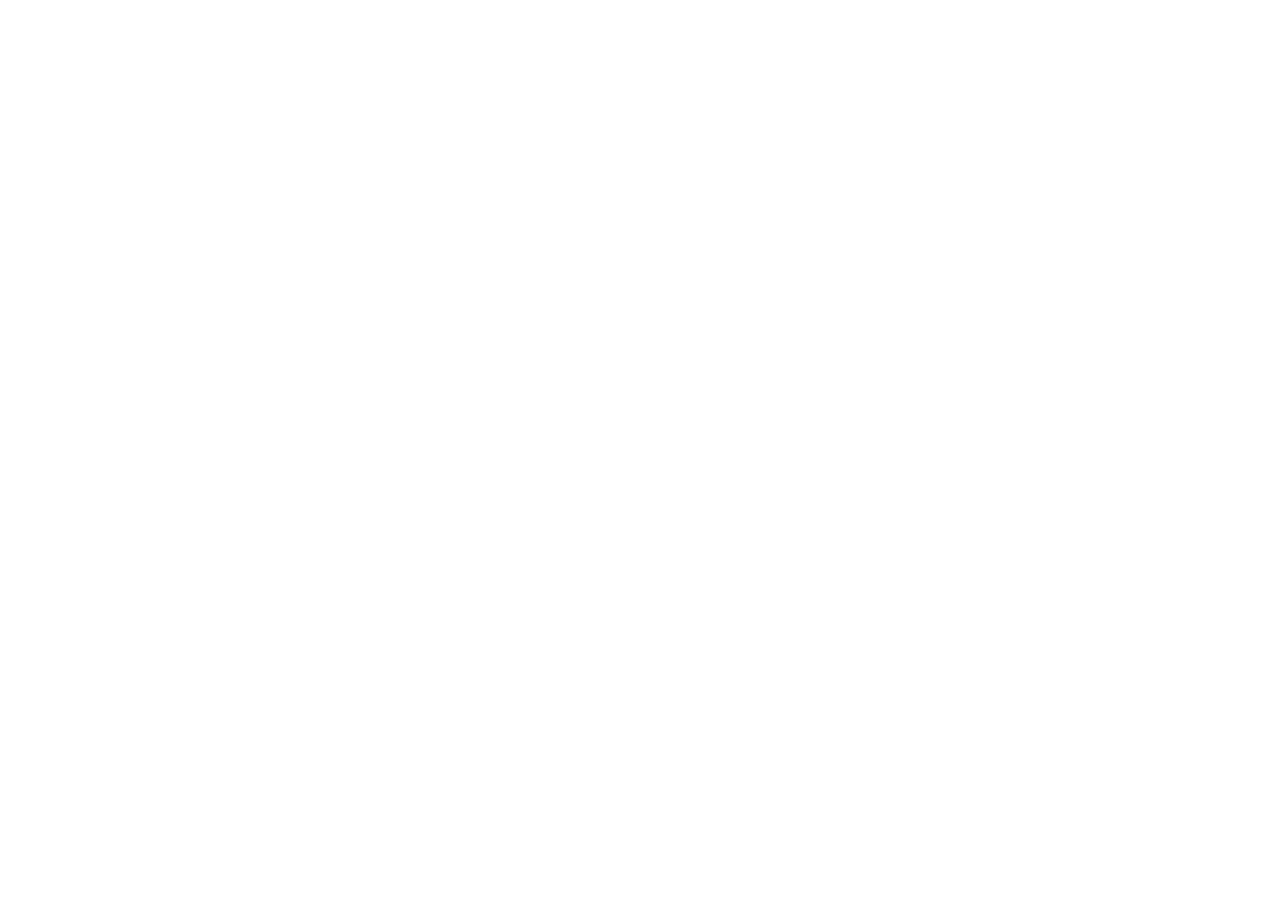
==== portal-de-familias.html @ 9747cffd "primera version" ====
<title>Escuela 6014</title>
<meta name="claude:viewport-fit-sides" content="cover">
<style id="page-style">
@import url('https://fonts.googleapis.com/css2?family=DM+Mono:wght@400;500&family=Familjen+Grotesk:wght@500;600;700&family=Source+Sans+3:ital,wght@0,400;0,600;1,400&display=swap');

/* Layout: cuaderno cuadriculado. Cabecera sobre hoja a cuadros con el nombre marcado con resaltador; secciones de texto sobre fondo liso; comunicados y calendario sobre hoja con margen rojo; proyectos y propuesta en grillas de tarjetas. */
/* Diseño claro de un solo tema: fondos blancos, líneas suaves y un azul amable. */
:root {
  color-scheme: light;
  --paper: #FFFFFF;
  --card: #FFFFFF;
  --wash: #F4F8FE;
  --ink: #1B2A4A;
  --ink-2: #5A6785;
  --line: #E2E9F4;
  --blue: #2A5BD7;
  --blue-ink: #FFFFFF;
  --red: #D14B3F;
  --hl: #FFE58A;
  --mark: #FFE58A;
  --on-hl: #1B2A4A;
  --f-display: 'Familjen Grotesk', 'Trebuchet MS', system-ui, sans-serif;
  --f-body: 'Source Sans 3', system-ui, -apple-system, 'Segoe UI', sans-serif;
  --f-mono: 'DM Mono', ui-monospace, 'SFMono-Regular', Menlo, monospace;
  --r: 8px;
}

* { box-sizing: border-box; }
body { background: var(--paper); color: var(--ink); font: 400 1rem/1.55 var(--f-body); }
button, input, select, textarea { font: inherit; color: inherit; }
:focus-visible { outline: 2px solid var(--blue); outline-offset: 2px; }

.wrap {
  max-width: 1080px; margin: 0 auto;
  padding-left: max(16px, env(safe-area-inset-left, 0px));
  padding-right: max(16px, env(safe-area-inset-right, 0px));
}

/* Cabecera */
.hero {
  background-color: var(--wash);
  background-image: linear-gradient(var(--line) 1px, transparent 1px), linear-gradient(90deg, var(--line) 1px, transparent 1px);
  background-size: 28px 28px; background-position: -1px -1px;
  border-bottom: 1px solid var(--line);
}
.hero .wrap { padding-block: 26px 0; }
.hero-top { display: flex; justify-content: space-between; align-items: center; gap: 10px 14px; flex-wrap: wrap; }
.hero-top .grp { display: flex; gap: 8px; flex-wrap: wrap; }
.eyebrow { margin: 0; font: 500 .78rem/1.3 var(--f-mono); letter-spacing: .08em; text-transform: uppercase; color: var(--ink-2); }
h1 { margin: 20px 0 6px; font: 700 clamp(2rem, 6.5vw, 3.8rem)/1.08 var(--f-display); letter-spacing: -.01em; text-wrap: balance; overflow-wrap: anywhere; }
h1 span {
  background: linear-gradient(transparent 58%, var(--mark) 58% 90%, transparent 90%);
  padding: 0 .15em; margin-left: -.15em;
  -webkit-box-decoration-break: clone; box-decoration-break: clone;
}
.lema { margin: 0 0 4px; font-size: 1.15rem; color: var(--ink-2); max-width: 60ch; }
.tabs { display: flex; gap: 2px; margin-top: 22px; overflow-x: auto; scrollbar-width: thin; }
.tab {
  flex: none; white-space: nowrap; appearance: none; border: 0; background: transparent; color: var(--ink-2); cursor: pointer;
  font: 600 1.02rem var(--f-display); padding: .75rem .95rem; border-bottom: 4px solid transparent;
}
.tab small { font: 500 .75rem var(--f-mono); margin-left: .4rem; }
.tab:hover { color: var(--ink); }
.tab[aria-selected="true"] { color: var(--ink); border-bottom-color: var(--blue); }

/* Botones */
.btn {
  appearance: none; display: inline-flex; align-items: center; gap: .4rem; cursor: pointer; text-decoration: none;
  font: 600 .95rem/1.2 var(--f-body); padding: .6rem 1rem; border-radius: var(--r);
  border: 1.5px solid var(--line); background: var(--card); color: var(--ink);
}
.btn:hover { background: var(--wash); border-color: var(--ink-2); }
.btn.sm { padding: .35rem .7rem; font-size: .86rem; }
.btn.primary { background: var(--blue); border-color: var(--blue); color: var(--blue-ink); }
.btn.primary:hover { filter: brightness(1.08); }
.btn.danger { border-color: var(--red); color: var(--red); }
.btn[disabled] { opacity: .5; cursor: not-allowed; }

/* Contenido */
main.wrap { padding-block: 28px 56px; }
.sec { margin-bottom: 40px; }
.sh { display: flex; flex-wrap: wrap; justify-content: space-between; align-items: center; gap: 8px 14px; margin-bottom: 12px; }
.sh h2 { margin: 0; font: 700 1.6rem/1.2 var(--f-display); text-wrap: balance; }
.sh .grp { display: flex; gap: 8px; flex-wrap: wrap; align-items: center; }
.lead { margin: 0; font-size: 1.15rem; line-height: 1.6; white-space: pre-line; overflow-wrap: anywhere; max-width: 66ch; }
.bar { display: flex; flex-wrap: wrap; gap: 10px 16px; align-items: center; justify-content: space-between; margin-bottom: 18px; }
.chips { display: flex; flex-wrap: wrap; gap: 8px; }
.chip {
  appearance: none; cursor: pointer; border: 1px solid var(--line); background: var(--card); color: var(--ink);
  font: 500 .82rem var(--f-mono); padding: .35rem .8rem; border-radius: 999px;
}
.chip[aria-pressed="true"] { background: var(--blue); color: var(--blue-ink); border-color: var(--blue); }

.hintbox { background: var(--wash); border: 1px dashed var(--ink-2); border-radius: var(--r); padding: 12px 14px; margin-bottom: 22px; font-size: .95rem; }
.ej {
  display: inline-block; font: 500 .68rem var(--f-mono); letter-spacing: .08em; text-transform: uppercase;
  border: 1px dashed currentColor; border-radius: 4px; padding: 0 .4rem; margin-left: .4rem; opacity: .85; vertical-align: middle;
}

.pin { background: var(--hl); color: var(--on-hl); border-radius: var(--r); padding: 16px 18px; margin-bottom: 14px; }
.pin .tag { font: 500 .72rem var(--f-mono); letter-spacing: .08em; text-transform: uppercase; }
.pin h3 { margin: .25rem 0 .4rem; font: 700 1.4rem/1.2 var(--f-display); text-wrap: balance; }
.pin .body { margin: .3rem 0; }
.pin .btn { border-color: var(--on-hl); color: var(--on-hl); background: transparent; }
.pin .btn:hover { background: rgba(27, 42, 74, .1); }
.pin .when .k { color: var(--on-hl); }

.sheet { --datecol: 76px; position: relative; background: var(--card); border: 1px solid var(--line); border-radius: var(--r); }
.sheet::before { content: ""; position: absolute; top: 0; bottom: 0; left: var(--datecol); width: 2px; background: var(--red); opacity: .5; }
.note { display: grid; grid-template-columns: var(--datecol) minmax(0, 1fr); padding: 18px 0; border-top: 1px dashed var(--line); }
.note:first-child { border-top: 0; }
.nd { text-align: center; padding-right: 6px; }
.nd b { display: block; font: 700 1.6rem/1 var(--f-display); }
.nd span { display: block; margin-top: 4px; font: 500 .7rem var(--f-mono); letter-spacing: .08em; text-transform: uppercase; color: var(--ink-2); }
.nc { padding: 0 20px; min-width: 0; }
.meta { display: flex; flex-wrap: wrap; gap: 2px 10px; font: 500 .74rem var(--f-mono); letter-spacing: .06em; text-transform: uppercase; color: var(--ink-2); }
.meta .urg { color: var(--red); font-weight: 500; }
.note h3 { margin: .25rem 0 .35rem; font: 600 1.25rem/1.25 var(--f-display); text-wrap: balance; }
.body { margin: .2rem 0; white-space: pre-line; overflow-wrap: anywhere; max-width: 68ch; }
.when { margin: .55rem 0 0; font-size: .95rem; }
.when .k { font: 500 .72rem var(--f-mono); letter-spacing: .08em; text-transform: uppercase; color: var(--ink-2); margin-right: .5rem; }
.acts { display: flex; gap: 8px; flex-wrap: wrap; margin-top: 12px; }
.empty { border: 1px dashed var(--ink-2); border-radius: var(--r); padding: 28px 20px; text-align: center; color: var(--ink-2); }
.empty p { margin: .2rem 0; }
.more { display: flex; justify-content: center; margin-top: 18px; }
.mh { margin: 26px 0 10px; font: 500 .82rem var(--f-mono); letter-spacing: .08em; text-transform: uppercase; color: var(--ink-2); }
.mh:first-child { margin-top: 0; }

.two { display: grid; grid-template-columns: repeat(auto-fit, minmax(min(100%, 320px), 1fr)); gap: 24px; margin-bottom: 40px; }
.box { background: var(--card); border: 1px solid var(--line); border-radius: var(--r); padding: 18px 18px 16px; min-width: 0; }
.box h3 { margin: 0 0 8px; font: 600 1.15rem var(--f-display); }
.mini { list-style: none; margin: 0; padding: 0; }
.mini li { display: flex; gap: 14px; padding: 9px 0; border-top: 1px dashed var(--line); }
.mini li:first-child { border-top: 0; }
.mini .md { flex: none; width: 4.4rem; font: 500 .8rem/1.5 var(--f-mono); letter-spacing: .04em; text-transform: uppercase; color: var(--ink-2); }
.mini .mt { min-width: 0; overflow-wrap: anywhere; }
.box .foot-link { margin-top: 12px; }
.req { margin: 0; padding-left: 1.2rem; }
.req li { margin: .3rem 0; overflow-wrap: anywhere; }

.grid { display: grid; grid-template-columns: repeat(auto-fill, minmax(min(100%, 260px), 1fr)); gap: 20px; }
.card {
  position: relative; display: flex; flex-direction: column; min-width: 0; overflow: hidden;
  background: var(--card); border: 1px solid var(--line); border-radius: var(--r); transition: transform .15s, border-color .15s;
}
.card.link:hover { border-color: var(--blue); transform: translateY(-2px); }
.cover { display: block; width: 100%; aspect-ratio: 4 / 3; object-fit: cover; background: var(--wash); }
.ph {
  aspect-ratio: 4 / 3; display: grid; place-items: center; color: var(--blue); font: 700 4rem var(--f-display);
  background-color: var(--wash);
  background-image: linear-gradient(var(--line) 1px, transparent 1px), linear-gradient(90deg, var(--line) 1px, transparent 1px);
  background-size: 22px 22px;
}
.cb { padding: 14px 16px 16px; display: flex; flex-direction: column; gap: 6px; flex: 1; min-width: 0; }
.kick { font: 500 .72rem var(--f-mono); letter-spacing: .07em; text-transform: uppercase; color: var(--ink-2); }
.card h3 { margin: 0; font: 600 1.2rem/1.25 var(--f-display); overflow-wrap: anywhere; }
.open { all: unset; cursor: pointer; }
.open::after { content: ""; position: absolute; inset: 0; }
.open:focus-visible::after { outline: 2px solid var(--blue); outline-offset: -3px; }
.card p { margin: 0; color: var(--ink-2); }
.card p.clamp { display: -webkit-box; -webkit-line-clamp: 3; -webkit-box-orient: vertical; overflow: hidden; }
.card p.full { white-space: pre-line; overflow-wrap: anywhere; color: var(--ink); }
.card .foot { margin-top: auto; padding-top: 8px; font: 500 .72rem var(--f-mono); color: var(--ink-2); }
.card .acts { position: relative; z-index: 2; padding: 0 16px 16px; margin: 0; }
.av {
  width: 3rem; height: 3rem; border-radius: 50%; display: grid; place-items: center; margin-bottom: 4px;
  background: var(--wash); color: var(--blue); border: 1px solid var(--line); font: 700 1.1rem var(--f-display);
}

/* Pie con datos de contacto */
.contact { border-top: 2px solid var(--line); }
.contact .wrap { padding-block: 26px 40px; }
.contact h2 { margin: 0 0 14px; font: 600 1.1rem var(--f-display); }
.cgrid { display: grid; grid-template-columns: repeat(auto-fit, minmax(min(100%, 210px), 1fr)); gap: 16px 24px; margin: 0; }
.cgrid dt { font: 500 .72rem var(--f-mono); letter-spacing: .08em; text-transform: uppercase; color: var(--ink-2); }
.cgrid dd { margin: 2px 0 0; overflow-wrap: anywhere; }
.cgrid .btn { margin-top: 6px; }

/* Ventanas */
.scrim {
  position: fixed; inset: 0; z-index: 60; background: rgba(27, 42, 74, .35); overflow: auto; display: flex;
  padding: max(16px, env(safe-area-inset-top, 0px)) max(16px, env(safe-area-inset-right, 0px)) max(16px, env(safe-area-inset-bottom, 0px)) max(16px, env(safe-area-inset-left, 0px));
}
.dlg { margin: auto; width: min(720px, 100%); min-width: 0; background: var(--card); color: var(--ink); border: 1px solid var(--line); border-radius: 10px; padding: 22px; }
.dlg-head { display: flex; justify-content: space-between; align-items: flex-start; gap: 12px; margin-bottom: 14px; }
.dlg h2 { margin: 0; font: 700 1.5rem/1.2 var(--f-display); text-wrap: balance; overflow-wrap: anywhere; }
.field { display: flex; flex-direction: column; gap: 4px; margin-bottom: 14px; min-width: 0; }
.field > label, .field > .lbl { font-weight: 600; font-size: .92rem; }
.hint { margin: 0; font-size: .85rem; color: var(--ink-2); }
.in { width: 100%; padding: .55rem .65rem; border: 1px solid var(--ink-2); border-radius: var(--r); background: var(--paper); }
textarea.in { min-height: 5rem; resize: vertical; }
.row2 { display: grid; grid-template-columns: repeat(auto-fit, minmax(min(100%, 200px), 1fr)); gap: 0 14px; }
.check { display: flex; gap: 10px; align-items: flex-start; margin-bottom: 14px; }
.check input { margin-top: .3rem; width: 1.1rem; height: 1.1rem; }
.err { margin: 0 0 12px; color: var(--red); font-weight: 600; }
.dlg-foot { display: flex; gap: 10px; flex-wrap: wrap; justify-content: flex-end; margin-top: 8px; }
.thumbs { display: flex; flex-wrap: wrap; gap: 12px; }
.th { width: 112px; display: flex; flex-direction: column; gap: 6px; }
.th img { width: 112px; aspect-ratio: 1; object-fit: cover; border-radius: var(--r); display: block; }
.th .btn { justify-content: center; }
.gal { display: grid; gap: 10px; margin: 6px 0 16px; }
.gal img { display: block; width: 100%; border-radius: var(--r); background: var(--wash); }
.gal.rest { grid-template-columns: repeat(auto-fill, minmax(min(100%, 150px), 1fr)); margin-top: 0; }
.gal.rest img { aspect-ratio: 4 / 3; object-fit: cover; }

/* Barra de guardado */
.is-editing { padding-bottom: 96px; }
.savebar {
  position: fixed; left: 0; right: 0; bottom: 0; z-index: 40; background: var(--card); color: var(--ink);
  border-top: 1px solid var(--line); box-shadow: 0 -6px 18px rgba(27, 42, 74, .08);
  display: flex; flex-wrap: wrap; gap: 8px 16px; align-items: center; justify-content: space-between;
  padding: 10px max(16px, env(safe-area-inset-right, 0px)) calc(10px + env(safe-area-inset-bottom, 0px)) max(16px, env(safe-area-inset-left, 0px));
}
.sb-msg { display: flex; flex-direction: column; min-width: 0; font-weight: 600; }
.sb-size { font: 500 .72rem var(--f-mono); color: var(--ink-2); }
.sb-size.warn { color: var(--red); }
.sb-btns { display: flex; gap: 8px; flex-wrap: wrap; }
.savebar .btn { border-color: var(--line); }
.savebar .btn.go { background: var(--blue); border-color: var(--blue); color: var(--blue-ink); }
.savebar .btn.go:hover { filter: brightness(1.08); }

@media (max-width: 520px) {
  .sheet { --datecol: 58px; }
  .nc { padding: 0 14px; }
  .nd b { font-size: 1.3rem; }
  .dlg { padding: 18px 16px; }
  .pin { padding: 14px; }
  .sh h2 { font-size: 1.4rem; }
}
@media (prefers-reduced-motion: reduce) {
  .card { transition: none; }
  .card.link:hover { transform: none; }
}
</style>

<div id="root"></div>
<div id="overlay"></div>

<script type="application/json" id="state">{"v":2,"escuela":{"nombre":"Nombre de la escuela","lema":"","direccion":"","telefono":"","email":"","horario":"","grupos":["Toda la escuela","Nivel inicial","Primaria"]},"inicio":{"titulo":"Bienvenidas y bienvenidos","texto":"Este es el espacio donde la escuela comparte con las familias lo que pasa en el día a día: avisos importantes, fechas, proyectos de los chicos y toda la información para inscribirse.\nReemplazá este texto por el mensaje de bienvenida de la dirección.","ejemplo":true},"nosotros":{"historia":"Contá acá cómo nació la escuela, en qué año abrió sus puertas y cómo fue creciendo junto a la comunidad.","":"Escribí acá la propuesta pedagógica, los valores que guían el trabajo diario y lo que la escuela quiere para sus alumnos.","ejemplo":true},"equipo":[{"id":"e1","nombre":"Nombre y apellido","cargo":"Dirección","ejemplo":true},{"id":"e2","nombre":"Nombre y apellido","cargo":"Vicedirección","ejemplo":true},{"id":"e3","nombre":"Nombre y apellido","cargo":"Secretaría","ejemplo":true}],"niveles":[{"id":"n1","nombre":"Nivel inicial","edades":"Salas de 3, 4 y 5","horario":"Completar horario","texto":"Describí acá la propuesta del nivel: cómo se organiza el día, los talleres, el juego y el acompañamiento de las familias.","ejemplo":true},{"id":"n2","nombre":"Primaria","edades":"Completar cursos","horario":"Completar horario","texto":"Describí acá las áreas, los talleres, los idiomas y los proyectos que forman parte de la propuesta de primaria.","ejemplo":true},{"id":"n3","nombre":,"edades":"Completar cursos","horario":"Completar horario","texto":"Describí acá las orientaciones, las materias especiales y las actividades que ofrece la secundaria.","ejemplo":true}],"calendario":[{"id":"k1","fecha":"2026-10-28","fin":"","titulo":"Salida educativa al museo de ciencias","tipo":"Salida","detalle":"4° y 5° grado. Salida a las 9:00 h, regreso a las 12:30 h.","ejemplo":true},{"id":"k2","fecha":"2026-11-06","fin":"","titulo":"Reunión de familias: entrega de informes","tipo":"Reunión","detalle":"Turnos de 10 minutos con cada docente.","ejemplo":true},{"id":"k3","fecha":"2026-11-12","fin":"","titulo":"Jornada institucional","tipo":"Sin clases","detalle":"No hay clases. Las actividades se retoman el viernes.","ejemplo":true},{"id":"k4","fecha":"2026-12-18","fin":"","titulo":"Acto de cierre del ciclo lectivo","tipo":"Acto","detalle":"Horario y lugar a confirmar.","ejemplo":true}],"contactos":[{"id":"t1","area":"Secretaría","detalle":"Constancias, inscripciones y trámites administrativos.","telefono":"","email":"","horario":"","ejemplo":true},{"id":"t2","area":"Dirección","detalle":"Entrevistas con el equipo directivo.","telefono":"","email":"","horario":"","ejemplo":true},{"id":"t3","area":"Preceptoría","detalle":"Ausencias, retiros anticipados y justificaciones.","telefono":"","email":"","horario":"","ejemplo":true}],"inscripcion":{"texto":"Explicá acá cómo se anotan las familias nuevas: modalidad, vacantes disponibles y a quién dirigirse.","requisitos":"Partida de nacimiento del alumno\nDNI del alumno y de los adultos responsables\nCertificado de vacunación\nBoletín o pase del colegio anterior, si corresponde","fechas":"Completá acá el período de inscripción.","enlace":"","ejemplo":true},"comunicados":[{"id":"c1","titulo":"Reunión de familias: entrega de informes","texto":"Les recordamos que el viernes 6 de noviembre se realiza la reunión de familias.\nCada docente atiende por turnos de 10 minutos. Los turnos se confirman a través del cuaderno de comunicados.","fecha":"2026-10-20","categoria":"Reunión","para":"Toda la escuela","evento":"2026-11-06","enlace":"","fijado":true,"ejemplo":true},{"id":"c2","titulo":"Salida educativa al museo de ciencias","texto":"Los alumnos de 4° y 5° grado visitan el museo el miércoles 28 de octubre.\nSalida a las 9:00 h, regreso a las 12:30 h. Deben traer la autorización firmada, gorra y botella de agua.","fecha":"2026-10-19","categoria":"Salida educativa","para":"Primaria","evento":"2026-10-28","enlace":"","fijado":false,"ejemplo":true},{"id":"c3","titulo":"Jornada institucional sin clases","texto":"El jueves 12 de noviembre no hay clases por jornada institucional de los docentes. Las actividades se retoman el viernes en el horario habitual.","fecha":"2026-10-15","categoria":"Aviso","para":"Toda la escuela","evento":"2026-11-12","enlace":"","fijado":false,"ejemplo":true}],"proyectos":[{"id":"p1","titulo":"La huerta del patio","nivel":"Primaria","curso":"3° B","docente":"Equipo docente de 3° B","periodo":"Septiembre a noviembre 2026","resumen":"Armamos canteros, sembramos lechuga y rúcula y llevamos un registro del crecimiento semana a semana.","texto":"Los chicos prepararon la tierra, armaron cuatro canteros y sembraron lechuga, rúcula y perejil.\nCada semana miden las plantas, dibujan lo que observan y anotan cuántas veces regaron. Al final del proyecto la cosecha se comparte en el comedor.","fotos":[],"enlace":"","ejemplo":true},{"id":"p2","titulo":"Feria de ciencias: el recorrido del agua","nivel":,"curso":"2° año","docente":"Área de Ciencias Naturales","periodo":"Octubre 2026","resumen":"Maquetas y experimentos sobre cómo llega el agua potable a nuestras casas.","texto":"Cada grupo investigó una etapa del recorrido del agua, desde la toma hasta la canilla, y armó una maqueta o un experimento para explicarla en la feria abierta a las familias.","fotos":[],"enlace":"","ejemplo":true},{"id":"p3","titulo":"Cuentos para nuestra biblioteca","nivel":"Nivel inicial","curso":"Sala de 5","docente":"Equipo de sala de 5","periodo":"Todo el año","resumen":"Cada nene y cada nena inventó un cuento, lo dictó y lo ilustró para la biblioteca de la sala.","texto":"Durante el año fuimos coleccionando cuentos inventados por los chicos. Los dictaron a las seños, hicieron los dibujos y encuadernamos todo en un libro que ahora circula entre las casas.","fotos":[],"enlace":"","ejemplo":true}]}</script>

<script id="app-src">
(function () {
  'use strict';

  var DEFAULT_RESET = ':root{color-scheme:light;padding-top:env(safe-area-inset-top,0px);padding-bottom:env(safe-area-inset-bottom,0px)}body{margin:0;font:14px system-ui,sans-serif}img{max-width:100%}[hidden]{display:none!important}';
  var CATEGORIAS = ['Aviso', 'Reunión', 'Salida educativa', 'Actividad', 'Administración', 'Urgente'];
  var TIPOS = ['Clases', 'Sin clases', 'Reunión', 'Acto', 'Salida', 'Evaluación', 'Feriado', 'Otro'];
  var TABS = [['inicio', 'Inicio'], ['nosotros', 'Nosotros'], ['niveles', 'Propuesta'], ['calendario', 'Calendario'], ['comunicados', 'Comunicados'], ['proyectos', 'Proyectos'], ['inscripcion', 'Inscripción'], ['contacto', 'Contacto']];

  /* Formularios simples: cada fila es un campo o una pareja de campos. */
  var COLS = {
    contactos: { nuevo: 'Agregar contacto', editar: 'Editar contacto', schema: [
      { k: 'area', label: 'Área o persona', req: 1, max: 80, hint: 'Por ejemplo: Secretaría, Dirección, Preceptoría.' },
      { k: 'detalle', label: 'Para qué consultar', max: 160 },
      [{ k: 'telefono', label: 'Teléfono', max: 60 }, { k: 'email', label: 'Correo', max: 100 }],
      { k: 'horario', label: 'Horario de atención', max: 100 }] },
    equipo: { nuevo: 'Agregar persona', editar: 'Editar persona', schema: [[
      { k: 'nombre', label: 'Nombre y apellido', req: 1, max: 80 },
      { k: 'cargo', label: 'Cargo o función', max: 80 }]] },
    niveles: { nuevo: 'Agregar nivel', editar: 'Editar nivel', schema: [
      { k: 'nombre', label: 'Nivel', req: 1, max: 60 },
      [{ k: 'edades', label: 'Salas o cursos', max: 60 }, { k: 'horario', label: 'Horario', max: 80 }],
      { k: 'texto', label: 'Descripción', type: 'textarea', rows: 6, req: 1, hint: 'Los saltos de línea se respetan.' }] },
    calendario: { nuevo: 'Agregar fecha', editar: 'Editar fecha', schema: [
      { k: 'titulo', label: 'Qué pasa ese día', req: 1, max: 120 },
      [{ k: 'fecha', label: 'Fecha', type: 'date', req: 1 }, { k: 'fin', label: 'Hasta (si dura varios días)', type: 'date' }],
      { k: 'tipo', label: 'Tipo', type: 'select', options: TIPOS },
      { k: 'detalle', label: 'Detalle (opcional)', type: 'textarea', rows: 3, max: 400 }] }
  };
  var SINGLES = {
    inicio: { titulo: 'Editar bienvenida', schema: [
      { k: 'titulo', label: 'Título', max: 100 },
      { k: 'texto', label: 'Mensaje de bienvenida', type: 'textarea', rows: 7, req: 1 }] },
    nosotros: { titulo: 'Editar Nosotros', schema: [
      { k: 'historia', label: 'Quiénes somos', type: 'textarea', rows: 7, req: 1, hint: 'Historia y presentación de la escuela.' },
      
    inscripcion: { titulo: 'Editar Inscripción', schema: [
      { k: 'texto', label: 'Cómo anotarse', type: 'textarea', rows: 6, req: 1 },
      { k: 'requisitos', label: 'Documentación a presentar (una por línea)', type: 'textarea', rows: 6 },
      { k: 'fechas', label: 'Período de inscripción', max: 160 },
      { k: 'enlace', label: 'Enlace a formulario (opcional)', max: 300, ph: 'https://' }] }
  };

  var live = norm(JSON.parse(document.getElementById('state').textContent));
  var draft = null, editing = false, dirty = false, canEdit = false, saving = false;
  var tab = 'inicio', filterCom = 'Todos', filterPro = 'Todos', showOld = false, showPast = false;
  var pendingDel = null, modal = null, lastFocus = null, formFotos = [], msg = '', discardArm = false;

  var hv = (location.hash || '').replace('#', '');
  if (TABS.some(function (t) { return t[0] === hv; })) tab = hv;

  /* ---------- utilidades ---------- */
  function el(tag, props) {
    var n = document.createElement(tag);
    if (props) {
      Object.keys(props).forEach(function (k) {
        var v = props[k];
        if (v == null || v === false) return;
        if (k === 'class') n.className = v;
        else if (k === 'text') n.textContent = v;
        else if (k.slice(0, 2) === 'on') n.addEventListener(k.slice(2), v);
        else if (v === true) n.setAttribute(k, '');
        else n.setAttribute(k, v);
      });
    }
    for (var i = 2; i < arguments.length; i++) append(n, arguments[i]);
    return n;
  }
  function append(n, c) {
    if (c == null || c === false) return;
    if (Array.isArray(c)) { c.forEach(function (x) { append(n, x); }); return; }
    n.append(c.nodeType ? c : document.createTextNode(String(c)));
  }
  function $(s) { return document.querySelector(s); }
  function clone(o) { return JSON.parse(JSON.stringify(o)); }
  function uid() { return Math.random().toString(36).slice(2, 10); }
  function pad(n) { return (n < 10 ? '0' : '') + n; }
  function today() { var d = new Date(); return d.getFullYear() + '-' + pad(d.getMonth() + 1) + '-' + pad(d.getDate()); }
  function parseISO(s) { return /^\d{4}-\d{2}-\d{2}$/.test(s || '') ? new Date(s + 'T12:00:00') : null; }
  function dayNum(s) { var d = parseISO(s); return d ? String(d.getDate()) : ''; }
  function monthShort(s) {
    var d = parseISO(s); if (!d) return '';
    var m = d.toLocaleDateString('es-AR', { month: 'short' }).replace('.', '');
    return d.getFullYear() !== new Date().getFullYear() ? m + ' ' + String(d.getFullYear()).slice(2) : m;
  }
  function fmtLong(s) { var d = parseISO(s); return d ? d.toLocaleDateString('es-AR', { weekday: 'long', day: 'numeric', month: 'long' }) : ''; }
  function fmtMd(s) { var d = parseISO(s); return d ? d.toLocaleDateString('es-AR', { day: 'numeric', month: 'long' }) : ''; }
  function monthName(s) { var d = parseISO(s); return d ? d.toLocaleDateString('es-AR', { month: 'long', year: 'numeric' }) : ''; }
  function rangeText(ev) {
    if (ev.fin && ev.fin > ev.fecha) return 'Del ' + fmtMd(ev.fecha) + ' al ' + fmtMd(ev.fin);
    return fmtLong(ev.fecha);
  }
  function safeUrl(u) {
    u = (u || '').trim(); if (!u) return '';
    if (!/^https?:\/\//i.test(u)) u = 'https://' + u;
    try { var x = new URL(u); return /^https?:$/.test(x.protocol) ? x.href : ''; } catch (e) { return ''; }
  }
  function norm(s) {
    s.escuela = s.escuela || {};
    ['nombre', 'lema', 'direccion', 'telefono', 'email', 'horario'].forEach(function (k) { s.escuela[k] = s.escuela[k] || ''; });
    if (!Array.isArray(s.escuela.grupos) || !s.escuela.grupos.length) s.escuela.grupos = ['Toda la escuela'];
    s.inicio = s.inicio || { titulo: '', texto: '' };
    s.nosotros = s.nosotros || { historia: '', mision: '' };
    s.inscripcion = s.inscripcion || { texto: '', requisitos: '', fechas: '', enlace: '' };
    ['equipo', 'niveles', 'calendario', 'contactos', 'comunicados', 'proyectos'].forEach(function (k) { s[k] = s[k] || []; });
    return s;
  }
  function data() { return editing ? draft : live; }
  function niveles(d) { var g = d.escuela.grupos; return g.length > 1 ? g.slice(1) : g; }
  function markDirty() { dirty = true; discardArm = false; msg = ''; }
  function hasEj(d) {
    return d.inicio.ejemplo || d.nosotros.ejemplo || d.inscripcion.ejemplo ||
      ['equipo', 'niveles', 'calendario', 'contactos', 'comunicados', 'proyectos'].some(function (k) { return d[k].some(function (x) { return x.ejemplo; }); });
  }
  function goTab(id) { tab = id; pendingDel = null; render(); try { window.scrollTo(0, 0); } catch (e) {} }

  /* ---------- armado de la página publicada ---------- */
  function getReset() {
    try {
      var ss = document.head.querySelectorAll('style');
      for (var i = 0; i < ss.length; i++) {
        var t = ss[i].textContent;
        if (ss[i].id !== 'page-style' && /\[hidden\]/.test(t) && /color-scheme/.test(t)) return t;
      }
    } catch (e) {}
    return DEFAULT_RESET;
  }
  function buildDoc(state) {
    var css = document.getElementById('page-style').textContent;
    var js = document.getElementById('app-src').textContent;
    var json = JSON.stringify(state).replace(/</g, '\\u003c').split(String.fromCharCode(8232)).join('\\u2028').split(String.fromCharCode(8233)).join('\\u2029');
    return '<!doctype html><html><head><meta charset=utf8><meta name=viewport content="width=device-width,initial-scale=1,viewport-fit=cover"><style>' + getReset() + '</style></head><body>'
      + '<title>Portal de Familias</title><meta name="claude:viewport-fit-sides" content="cover">'
      + '<style id="page-style">' + css + '</style>'
      + '<div id="root"></div>\n<div id="overlay"></div>\n'
      + '<script type="application/json" id="state">' + json + '</scr' + 'ipt>\n'
      + '<script id="app-src">' + js + '</scr' + 'ipt></body></html>';
  }

  /* ---------- estructura general ---------- */
  function render() {
    var d = data();
    var root = $('#root');
    root.replaceChildren();
    root.className = editing ? 'is-editing' : '';
    root.append(hero(d), main(d));
    var f = footer(d); if (f) root.append(f);
    if (editing) root.append(savebar());
  }

  function hero(d) {
    var e = d.escuela;
    return el('header', { class: 'hero' }, el('div', { class: 'wrap' },
      el('div', { class: 'hero-top' },
        el('p', { class: 'eyebrow', text: 'Sitio de la escuela' }),
        el('div', { class: 'grp' },
          editing ? el('button', { class: 'btn sm', type: 'button', onclick: function () { openModal({ type: 'esc' }); }, text: 'Datos de la escuela' }) : null,
          canEdit && !editing ? el('button', { class: 'btn sm', type: 'button', onclick: startEdit, text: 'Editar contenido' }) : null)),
      el('h1', null, el('span', { text: e.nombre || 'Nombre de la escuela' })),
      e.lema ? el('p', { class: 'lema', text: e.lema }) : null,
      el('div', { class: 'tabs', role: 'tablist', 'aria-label': 'Secciones' }, TABS.map(function (t) {
        var n = t[0] === 'comunicados' ? d.comunicados.length : (t[0] === 'proyectos' ? d.proyectos.length : null);
        return el('button', {
          class: 'tab', type: 'button', role: 'tab', 'aria-selected': tab === t[0] ? 'true' : 'false',
          onclick: function () { goTab(t[0]); }
        }, t[1], n != null ? el('small', { text: String(n) }) : null);
      }))));
  }

  function main(d) {
    var views = { inicio: viewInicio, nosotros: viewNosotros, niveles: viewNiveles, calendario: viewCal, comunicados: viewCom, proyectos: viewPro, inscripcion: viewIns, contacto: viewContacto };
    return el('main', { class: 'wrap', role: 'tabpanel' },
      editing && hasEj(d) ? el('div', { class: 'hintbox' },
        el('strong', { text: 'Lo marcado como "Ejemplo" ' }),
        'está para que veas cómo se ve la página. Editalo con los datos de tu escuela o eliminalo antes de compartir el enlace con las familias.') : null,
      (views[tab] || viewInicio)(d));
  }

  function ejTag() { return el('span', { class: 'ej', text: 'Ejemplo' }); }
  function editBtn(label, fn, primary) {
    return editing ? el('button', { class: 'btn sm' + (primary ? ' primary' : ''), type: 'button', onclick: fn, text: label }) : null;
  }
  function secHead(title, flagged, controls) {
    return el('div', { class: 'sh' }, el('h2', null, title, flagged ? ejTag() : null), controls ? el('div', { class: 'grp' }, controls) : null);
  }
  function editSingle(key) { return editBtn('Editar texto', function () { openModal({ type: 'single', key: key }); }); }
  function newCol(col, label) { return editBtn(label, function () { openModal({ type: 'col', col: col, id: null }); }, true); }
  function emptyBox(text, hintText) {
    return el('div', { class: 'empty' }, el('p', { text: text }), editing && hintText ? el('p', { text: hintText }) : null);
  }
  function seeAll(id, label) {
    return el('div', { class: 'foot-link' }, el('button', { class: 'btn sm', type: 'button', onclick: function () { goTab(id); }, text: label }));
  }

  function chips(options, current, onPick) {
    if (options.length < 2) return null;
    return el('div', { class: 'chips', role: 'group', 'aria-label': 'Filtrar' },
      ['Todos'].concat(options).map(function (o) {
        return el('button', { class: 'chip', type: 'button', 'aria-pressed': current === o ? 'true' : 'false', onclick: function () { onPick(o); render(); }, text: o });
      }));
  }

  function itemActions(coll, c) {
    if (!editing) return null;
    var key = coll + ':' + c.id;
    var type = coll === 'comunicados' ? 'com' : (coll === 'proyectos' ? 'pro' : 'col');
    return el('div', { class: 'acts' },
      el('button', { class: 'btn sm', type: 'button', onclick: function () { openModal({ type: type, col: coll, id: c.id }); }, text: 'Editar' }),
      pendingDel === key
        ? [el('button', { class: 'btn sm danger', type: 'button', onclick: function () { delItem(coll, c.id); }, text: 'Sí, eliminar' }),
           el('button', { class: 'btn sm', type: 'button', onclick: function () { pendingDel = null; render(); }, text: 'Cancelar' })]
        : el('button', { class: 'btn sm danger', type: 'button', onclick: function () { pendingDel = key; render(); }, text: 'Eliminar' }));
  }

  /* ---------- Inicio ---------- */
  function sortedCom(d) {
    return d.comunicados.slice().sort(function (a, b) { return (b.fecha || '').localeCompare(a.fecha || '') || (a.id < b.id ? 1 : -1); });
  }
  function upcoming(d) {
    var t = today();
    return d.calendario.filter(function (k) { return (k.fin || k.fecha) >= t; }).sort(function (a, b) { return a.fecha.localeCompare(b.fecha); });
  }
  function viewInicio(d) {
    var w = d.inicio;
    var pins = sortedCom(d).filter(function (c) { return c.fijado; }).slice(0, 1);
    var next = upcoming(d).slice(0, 4);
    var last = sortedCom(d).filter(function (c) { return !c.fijado; }).slice(0, 3);
    var projs = d.proyectos.slice().reverse().slice(0, 3);
    return el('section', null,
      el('div', { class: 'sec' },
        secHead(w.titulo || 'Bienvenidas y bienvenidos', w.ejemplo, editSingle('inicio')),
        el('p', { class: 'lead', text: w.texto })),
      pins.map(pinEl),
      el('div', { class: 'two' },
        el('div', { class: 'box' }, el('h3', { text: 'Próximas fechas' }),
          next.length ? el('ul', { class: 'mini' }, next.map(function (k) {
            return el('li', null, el('span', { class: 'md', text: dayNum(k.fecha) + ' ' + monthShort(k.fecha) }), el('span', { class: 'mt', text: k.titulo }));
          })) : el('p', { class: 'hint', text: 'No hay fechas próximas cargadas.' }),
          seeAll('calendario', 'Ver el calendario')),
        el('div', { class: 'box' }, el('h3', { text: 'Últimos comunicados' }),
          last.length ? el('ul', { class: 'mini' }, last.map(function (c) {
            return el('li', null, el('span', { class: 'md', text: dayNum(c.fecha) + ' ' + monthShort(c.fecha) }), el('span', { class: 'mt', text: c.titulo }));
          })) : el('p', { class: 'hint', text: 'Todavía no hay comunicados.' }),
          seeAll('comunicados', 'Ver todos los comunicados'))),
      projs.length ? el('div', { class: 'sec' },
        secHead('Proyectos recientes', false, el('button', { class: 'btn sm', type: 'button', onclick: function () { goTab('proyectos'); }, text: 'Ver todos' })),
        el('div', { class: 'grid' }, projs.map(cardEl))) : null);
  }

  /* ---------- Nosotros ---------- */
  function viewNosotros(d) {
    var n = d.nosotros;
    return el('section', null,
      el('div', { class: 'sec' }, secHead('Quiénes somos', n.ejemplo, editSingle('nosotros')), el('p', { class: 'lead', text: n.historia })),
      
      el('div', { class: 'sec' },
        secHead('Equipo', false, newCol('equipo', '+ Agregar persona')),
        d.equipo.length ? el('div', { class: 'grid' }, d.equipo.map(function (p) {
          var ini = (p.nombre || '?').trim().split(/\s+/).slice(0, 2).map(function (w) { return w.charAt(0).toUpperCase(); }).join('');
          return el('article', { class: 'card' },
            el('div', { class: 'cb' }, el('div', { class: 'av', 'aria-hidden': 'true', text: ini }),
              el('h3', null, p.nombre, p.ejemplo ? ejTag() : null),
              el('p', { text: p.cargo || '' })),
            itemActions('equipo', p));
        })) : emptyBox('Todavía no hay personas cargadas.', 'Sumá al equipo con el botón "+ Agregar persona".')));
  }

  /* ---------- Propuesta educativa ---------- */
  function viewNiveles(d) {
    return el('section', { class: 'sec' },
      secHead('Propuesta educativa', false, newCol('niveles', '+ Agregar nivel')),
      d.niveles.length ? el('div', { class: 'grid' }, d.niveles.map(function (n) {
        return el('article', { class: 'card' },
          el('div', { class: 'cb' },
            el('div', { class: 'kick', text: [n.edades, n.horario].filter(Boolean).join(' · ') }),
            el('h3', null, n.nombre, n.ejemplo ? ejTag() : null),
            el('p', { class: 'full', text: n.texto })),
          itemActions('niveles', n));
      })) : emptyBox('Todavía no hay niveles cargados.', 'Agregá el primero con el botón "+ Agregar nivel".'));
  }

  /* ---------- Calendario ---------- */
  function calRow(k) {
    return el('article', { class: 'note' },
      el('div', { class: 'nd' }, el('b', { text: dayNum(k.fecha) }), el('span', { text: monthShort(k.fecha) })),
      el('div', { class: 'nc' },
        el('div', { class: 'meta' }, el('span', { text: k.tipo || 'Otro' }), el('span', { text: rangeText(k) }), k.ejemplo ? ejTag() : null),
        el('h3', { text: k.titulo }),
        k.detalle ? el('p', { class: 'body', text: k.detalle }) : null,
        itemActions('calendario', k)));
  }
  function groupByMonth(list) {
    var out = [], idx = {};
    list.forEach(function (k) {
      var key = (k.fecha || '').slice(0, 7);
      if (!(key in idx)) { idx[key] = out.length; out.push({ key: key, label: monthName(k.fecha), items: [] }); }
      out[idx[key]].items.push(k);
    });
    return out;
  }
  function viewCal(d) {
    var up = upcoming(d);
    var t = today();
    var past = d.calendario.filter(function (k) { return (k.fin || k.fecha) < t; }).sort(function (a, b) { return b.fecha.localeCompare(a.fecha); });
    var groups = groupByMonth(up);
    return el('section', { class: 'sec' },
      secHead('Calendario escolar', false, newCol('calendario', '+ Agregar fecha')),
      groups.length ? groups.map(function (g) {
        return [el('h3', { class: 'mh', text: g.label }), el('div', { class: 'sheet' }, g.items.map(calRow))];
      }) : emptyBox('No hay fechas próximas cargadas.', 'Agregá la primera con el botón "+ Agregar fecha".'),
      past.length && !showPast ? el('div', { class: 'more' }, el('button', { class: 'btn', type: 'button', onclick: function () { showPast = true; render(); }, text: 'Ver fechas pasadas (' + past.length + ')' })) : null,
      showPast && past.length ? [el('h3', { class: 'mh', text: 'Fechas pasadas' }), el('div', { class: 'sheet' }, past.map(calRow))] : null);
  }

  /* ---------- Comunicados ---------- */
  function viewCom(d) {
    var grupos = d.escuela.grupos;
    var opts = grupos.slice(1);
    if (filterCom !== 'Todos' && opts.indexOf(filterCom) < 0) filterCom = 'Todos';
    var all = sortedCom(d);
    var vis = all.filter(function (c) { return filterCom === 'Todos' || c.para === filterCom || c.para === grupos[0]; });
    var pinned = vis.filter(function (c) { return c.fijado; });
    var rest = vis.filter(function (c) { return !c.fijado; });
    var shown = showOld ? rest : rest.slice(0, 8);
    return el('section', null,
      secHead('Comunicados', false, newCol('comunicados', '+ Nuevo comunicado')),
      el('div', { class: 'bar' }, chips(opts, filterCom, function (o) { filterCom = o; }) || el('span')),
      pinned.map(pinEl),
      shown.length ? el('div', { class: 'sheet' }, shown.map(noteEl)) : (pinned.length ? null :
        emptyBox(all.length ? 'No hay comunicados para este grupo.' : 'Todavía no hay comunicados.', !all.length ? 'Creá el primero con el botón "+ Nuevo comunicado".' : null)),
      !showOld && rest.length > 8 ? el('div', { class: 'more' }, el('button', { class: 'btn', type: 'button', onclick: function () { showOld = true; render(); }, text: 'Ver comunicados anteriores (' + (rest.length - 8) + ')' })) : null);
  }
  function extras(c) {
    var u = safeUrl(c.enlace);
    return [
      c.evento ? el('p', { class: 'when' }, el('span', { class: 'k', text: 'Fecha' }), fmtLong(c.evento)) : null,
      u ? el('div', { class: 'acts' }, el('a', { class: 'btn sm', href: u, target: '_blank', rel: 'noopener noreferrer', text: 'Abrir enlace' })) : null
    ];
  }
  function pinEl(c) {
    return el('article', { class: 'pin' },
      el('div', { class: 'tag' }, 'Importante · ' + (c.categoria || 'Aviso') + ' · ' + (c.para || ''), c.ejemplo ? ejTag() : null),
      el('h3', { text: c.titulo }),
      el('p', { class: 'body', text: c.texto }),
      extras(c), itemActions('comunicados', c));
  }
  function noteEl(c) {
    return el('article', { class: 'note' },
      el('div', { class: 'nd', title: c.fecha || '' }, el('b', { text: dayNum(c.fecha) }), el('span', { text: monthShort(c.fecha) })),
      el('div', { class: 'nc' },
        el('div', { class: 'meta' },
          el('span', { class: c.categoria === 'Urgente' ? 'urg' : '', text: c.categoria || 'Aviso' }),
          el('span', { text: c.para || '' }),
          c.ejemplo ? ejTag() : null),
        el('h3', { text: c.titulo }),
        el('p', { class: 'body', text: c.texto }),
        extras(c), itemActions('comunicados', c)));
  }

  /* ---------- Proyectos ---------- */
  function viewPro(d) {
    var niv = niveles(d);
    if (filterPro !== 'Todos' && niv.indexOf(filterPro) < 0) filterPro = 'Todos';
    var items = d.proyectos.filter(function (p) { return filterPro === 'Todos' || p.nivel === filterPro; }).slice().reverse();
    return el('section', null,
      secHead('Proyectos de los alumnos', false, newCol('proyectos', '+ Nuevo proyecto')),
      el('div', { class: 'bar' }, chips(niv, filterPro, function (o) { filterPro = o; }) || el('span')),
      items.length ? el('div', { class: 'grid' }, items.map(cardEl)) :
        emptyBox(d.proyectos.length ? 'No hay proyectos para este nivel.' : 'Todavía no hay proyectos publicados.', !d.proyectos.length ? 'Sumá el primero con el botón "+ Nuevo proyecto".' : null));
  }
  function cardEl(p) {
    var cover = p.fotos && p.fotos[0];
    return el('article', { class: 'card link' },
      cover ? el('img', { class: 'cover', src: cover, alt: 'Foto del proyecto ' + p.titulo, loading: 'lazy' })
            : el('div', { class: 'ph', 'aria-hidden': 'true', text: (p.titulo || '?').trim().charAt(0).toUpperCase() }),
      el('div', { class: 'cb' },
        el('div', { class: 'kick', text: [p.curso, p.nivel].filter(Boolean).join(' · ') }),
        el('h3', null, el('button', { class: 'open', type: 'button', onclick: function () { openModal({ type: 'ver', id: p.id }); }, text: p.titulo })),
        p.resumen ? el('p', { class: 'clamp', text: p.resumen }) : null,
        el('div', { class: 'foot' }, p.periodo || '', p.ejemplo ? ejTag() : null)),
      itemActions('proyectos', p));
  }

  /* ---------- Inscripción ---------- */
  function viewIns(d) {
    var s = d.inscripcion;
    var reqs = (s.requisitos || '').split('\n').map(function (x) { return x.trim(); }).filter(Boolean);
    var u = safeUrl(s.enlace);
    return el('section', null,
      el('div', { class: 'sec' }, secHead('Inscripción', s.ejemplo, editSingle('inscripcion')), el('p', { class: 'lead', text: s.texto })),
      el('div', { class: 'two' },
        el('div', { class: 'box' }, el('h3', { text: 'Documentación' }),
          reqs.length ? el('ul', { class: 'req' }, reqs.map(function (r) { return el('li', { text: r }); })) : el('p', { class: 'hint', text: 'Todavía no se cargó la documentación.' })),
        el('div', { class: 'box' }, el('h3', { text: 'Fechas y consultas' }),
          s.fechas ? el('p', { text: s.fechas }) : null,
          el('p', { class: 'hint', text: 'Para consultar, usá los datos de la sección Contacto.' }),
          seeAll('contacto', 'Ir a Contacto'),
          u ? el('div', { class: 'acts' }, el('a', { class: 'btn primary', href: u, target: '_blank', rel: 'noopener noreferrer', text: 'Abrir formulario de inscripción' })) : null)));
  }

  /* ---------- Contacto ---------- */
  function schoolRows(e) {
    return [['Dirección', e.direccion], ['Teléfono', e.telefono, true], ['Correo', e.email, true], ['Horario de atención', e.horario]].filter(function (r) { return r[1]; });
  }
  function dlist(rows) {
    return el('dl', { class: 'cgrid' }, rows.map(function (r) {
      return el('div', null, el('dt', { text: r[0] }), el('dd', { text: r[1] }),
        r[2] ? el('button', { class: 'btn sm', type: 'button', onclick: function (ev) { copyText(r[1], ev.currentTarget); }, text: 'Copiar' }) : null);
    }));
  }
  function viewContacto(d) {
    var e = d.escuela;
    var rows = schoolRows(e);
    var map = e.direccion ? 'https://www.google.com/maps/search/?api=1&query=' + encodeURIComponent(e.direccion) : '';
    return el('section', null,
      el('div', { class: 'sec' },
        secHead('Contacto', false, editBtn('Editar datos de la escuela', function () { openModal({ type: 'esc' }); })),
        rows.length ? el('div', { class: 'box' }, dlist(rows),
          map ? el('div', { class: 'acts' }, el('a', { class: 'btn sm', href: map, target: '_blank', rel: 'noopener noreferrer', text: 'Ver en el mapa' })) : null)
          : emptyBox('Todavía no se cargaron los datos de contacto.', 'Cargalos con el botón "Editar datos de la escuela".')),
      el('div', { class: 'sec' },
        secHead('A quién consultar', false, newCol('contactos', '+ Agregar contacto')),
        d.contactos.length ? el('div', { class: 'grid' }, d.contactos.map(function (c) {
          var cr = [['Teléfono', c.telefono, true], ['Correo', c.email, true], ['Horario', c.horario]].filter(function (r) { return r[1]; });
          return el('article', { class: 'card' },
            el('div', { class: 'cb' },
              el('h3', null, c.area, c.ejemplo ? ejTag() : null),
              c.detalle ? el('p', { text: c.detalle }) : null,
              cr.length ? dlist(cr) : null),
            itemActions('contactos', c));
        })) : emptyBox('Todavía no hay contactos por área.', 'Agregá el primero con el botón "+ Agregar contacto".')));
  }
  function footer(d) {
    if (tab === 'contacto') return null;
    var e = d.escuela;
    var rows = schoolRows(e);
    if (!rows.length) {
      return editing ? el('footer', { class: 'contact' }, el('div', { class: 'wrap' }, el('p', { class: 'hint', text: 'Acá se muestran los datos de contacto de la escuela. Cargalos desde "Datos de la escuela".' }))) : null;
    }
    return el('footer', { class: 'contact' }, el('div', { class: 'wrap' },
      el('h2', { text: 'Contacto' }),
      dlist(rows),
      el('div', { class: 'acts' }, el('button', { class: 'btn sm', type: 'button', onclick: function () { goTab('contacto'); }, text: 'Ver todos los contactos' }))));
  }
  function copyText(t, btn) {
    var done = function (ok) { btn.textContent = ok ? 'Copiado' : 'Seleccioná y copiá'; setTimeout(function () { btn.textContent = 'Copiar'; }, 1800); };
    try { navigator.clipboard.writeText(t).then(function () { done(true); }, function () { done(false); }); } catch (e) { done(false); }
  }

  /* ---------- edición ---------- */
  function startEdit() { draft = clone(live); editing = true; dirty = false; msg = ''; discardArm = false; render(); }
  function discard() {
    if (dirty && !discardArm) { discardArm = true; render(); return; }
    editing = false; draft = null; dirty = false; discardArm = false; msg = ''; pendingDel = null; render();
  }
  function delItem(coll, id) {
    draft[coll] = draft[coll].filter(function (x) { return x.id !== id; });
    pendingDel = null; markDirty(); render();
  }
  function savebar() {
    var mb = new Blob([JSON.stringify(draft)]).size / 1048576;
    var status = saving ? 'Publicando…' : (msg || (dirty ? 'Tenés cambios sin publicar.' : 'Modo edición. Todavía no hay cambios.'));
    return el('div', { class: 'savebar', role: 'region', 'aria-label': 'Edición' },
      el('div', { class: 'sb-msg', 'aria-live': 'polite' },
        el('span', { text: status }),
        el('span', { class: 'sb-size' + (mb > 11 ? ' warn' : ''), text: 'Tamaño de la página: ' + mb.toFixed(1) + ' MB de 16 MB' })),
      el('div', { class: 'sb-btns' },
        el('button', { class: 'btn', type: 'button', disabled: saving, onclick: discard, text: discardArm ? 'Sí, descartar' : (dirty ? 'Descartar cambios' : 'Salir de edición') }),
        el('button', { class: 'btn go', type: 'button', disabled: saving || !dirty, onclick: save, text: 'Guardar y publicar' })));
  }
  function save() {
    if (saving || !dirty) return;
    var api = window.claude && window.claude.use;
    if (!api) { msg = 'Guardar solo funciona desde claude.ai.'; render(); return; }
    saving = true; msg = ''; render();
    window.claude.use('artifact').then(function (art) {
      if (!art) { var e0 = new Error('x'); e0.code = 'not_granted'; throw e0; }
      return art.publish(buildDoc(draft));
    }).then(function () {
      live = clone(draft); editing = false; draft = null; dirty = false; saving = false; msg = ''; render();
    }).catch(function (e) {
      saving = false;
      var c = e && e.code;
      if (c === 'conflict') {
        try { sessionStorage.setItem('pf-draft', JSON.stringify(draft)); } catch (x) {}
        msg = 'Otra persona publicó antes. La página se recarga y recuperás tus cambios.';
      } else if (c === 'not_writer' || c === 'not_granted' || c === 'capability_disabled' || c === 'consent_required') {
        msg = 'Tu usuario puede ver la página pero no publicar cambios. Pedí acceso de editor.';
      } else if (c === 'too_large') {
        msg = 'La página supera el tamaño permitido. Quitá algunas fotos y probá de nuevo.';
      } else if (c === 'rate_limited') {
        msg = 'Publicaste muy seguido. Esperá un momento y probá de nuevo.';
      } else {
        msg = 'No se pudo publicar. Probá de nuevo en unos segundos.';
      }
      render();
    });
  }

  /* ---------- ventanas ---------- */
  function openModal(m) { lastFocus = document.activeElement; modal = m; formFotos = []; renderOverlay(); }
  function closeModal() {
    modal = null; formFotos = []; renderOverlay();
    if (lastFocus && document.contains(lastFocus)) { try { lastFocus.focus(); } catch (e) {} }
  }
  document.addEventListener('keydown', function (ev) { if (ev.key === 'Escape' && modal) closeModal(); });

  function renderOverlay() {
    var host = $('#overlay');
    host.replaceChildren();
    if (!modal) return;
    var body, title;
    var d = data();
    function byId(coll) { return modal.id ? d[coll].filter(function (x) { return x.id === modal.id; })[0] : null; }
    if (modal.type === 'ver') {
      var p = byId('proyectos');
      if (!p) { modal = null; return; }
      title = p.titulo; body = verBody(p);
    } else if (modal.type === 'com') {
      var c = byId('comunicados');
      title = c ? 'Editar comunicado' : 'Nuevo comunicado'; body = formCom(c, d);
    } else if (modal.type === 'pro') {
      var q = byId('proyectos');
      title = q ? 'Editar proyecto' : 'Nuevo proyecto'; body = formPro(q, d);
    } else if (modal.type === 'col') {
      var cfg = COLS[modal.col], rec = byId(modal.col);
      title = rec ? cfg.editar : cfg.nuevo;
      body = genForm(cfg.schema, rec, rec ? 'Aplicar cambios' : 'Agregar', function (vals) {
        if (rec) { Object.assign(rec, vals); delete rec.ejemplo; }
        else { vals.id = uid(); draft[modal.col].push(vals); }
        markDirty(); closeModal(); render();
      }, rec ? null : (modal.col === 'calendario' ? { fecha: today(), tipo: 'Otro' } : null));
    } else if (modal.type === 'single') {
      var sc = SINGLES[modal.key], key = modal.key;
      title = sc.titulo;
      body = genForm(sc.schema, d[key], 'Aplicar cambios', function (vals) {
        Object.assign(draft[key], vals); delete draft[key].ejemplo;
        markDirty(); closeModal(); render();
      });
    } else {
      title = 'Datos de la escuela'; body = formEsc(d);
    }
    var scrim = el('div', {
      class: 'scrim',
      onclick: function (ev) { if (ev.target === scrim && modal && modal.type === 'ver') closeModal(); }
    }, el('div', { class: 'dlg', role: 'dialog', 'aria-modal': 'true', 'aria-label': title, tabindex: '-1' },
      el('div', { class: 'dlg-head' }, el('h2', { text: title }),
        el('button', { class: 'btn sm', type: 'button', onclick: closeModal, text: 'Cerrar' })),
      body));
    host.append(scrim);
    var first = scrim.querySelector('input:not([type=file]), textarea, select');
    (first || scrim.querySelector('.dlg')).focus();
  }

  function verBody(p) {
    var fotos = p.fotos || [];
    var u = safeUrl(p.enlace);
    return el('div', null,
      el('p', { class: 'kick', text: [p.curso, p.nivel, p.periodo].filter(Boolean).join(' · ') }),
      p.docente ? el('p', { class: 'hint', text: 'A cargo: ' + p.docente }) : null,
      fotos.length ? el('div', { class: 'gal' }, el('img', { src: fotos[0], alt: 'Foto principal del proyecto ' + p.titulo })) : null,
      fotos.length > 1 ? el('div', { class: 'gal rest' }, fotos.slice(1).map(function (f, i) { return el('img', { src: f, alt: 'Foto ' + (i + 2) + ' del proyecto ' + p.titulo }); })) : null,
      p.resumen ? el('p', { class: 'body', text: p.resumen }) : null,
      p.texto ? el('p', { class: 'body', text: p.texto }) : null,
      u ? el('div', { class: 'acts' }, el('a', { class: 'btn sm', href: u, target: '_blank', rel: 'noopener noreferrer', text: 'Abrir enlace' })) : null);
  }

  function field(id, label, control, hint) {
    return el('div', { class: 'field' }, el('label', { for: id, text: label }), control, hint ? el('p', { class: 'hint', text: hint }) : null);
  }
  function val(id) { var n = document.getElementById(id); return n ? n.value.trim() : ''; }
  function errBox() { return el('p', { class: 'err', id: 'f-err', role: 'alert', hidden: true }); }
  function showErr(t) { var b = document.getElementById('f-err'); b.textContent = t; b.hidden = false; }
  function foot(label) {
    return el('div', { class: 'dlg-foot' },
      el('button', { class: 'btn', type: 'button', onclick: closeModal, text: 'Cancelar' }),
      el('button', { class: 'btn primary', type: 'submit', text: label }));
  }

  /* Formulario genérico a partir de un esquema. */
  function genForm(schema, rec, label, onSave, defaults) {
    var flat = [];
    function ctl(f) {
      flat.push(f);
      var id = 'g-' + f.k;
      var v = rec && rec[f.k] != null ? rec[f.k] : (defaults && defaults[f.k] != null ? defaults[f.k] : '');
      var c;
      if (f.type === 'textarea') c = el('textarea', { class: 'in', id: id, rows: String(f.rows || 5), text: v });
      else if (f.type === 'select') c = el('select', { class: 'in', id: id }, f.options.map(function (o) { return el('option', { value: o, selected: o === v, text: o }); }));
      else c = el('input', { class: 'in', id: id, type: f.type || 'text', maxlength: f.type === 'date' ? null : String(f.max || 200), placeholder: f.ph || null, value: v });
      return field(id, f.label, c, f.hint);
    }
    var form = el('form', { novalidate: true }, errBox());
    schema.forEach(function (row) {
      if (Array.isArray(row)) form.append(el('div', { class: 'row2' }, row.map(ctl)));
      else form.append(ctl(row));
    });
    form.append(foot(label));
    form.addEventListener('submit', function (ev) {
      ev.preventDefault();
      var vals = {};
      for (var i = 0; i < flat.length; i++) {
        var f = flat[i], v = val('g-' + f.k);
        if (f.req && !v) { showErr('Completá el campo "' + f.label + '".'); return; }
        vals[f.k] = v;
      }
      onSave(vals);
    });
    return form;
  }

  function formCom(c, d) {
    var grupos = d.escuela.grupos;
    var v = c || { titulo: '', texto: '', fecha: today(), categoria: 'Aviso', para: grupos[0], evento: '', enlace: '', fijado: false };
    var form = el('form', { novalidate: true },
      errBox(),
      field('f-titulo', 'Título', el('input', { class: 'in', id: 'f-titulo', type: 'text', maxlength: '120', value: v.titulo })),
      field('f-texto', 'Mensaje', el('textarea', { class: 'in', id: 'f-texto', rows: '6', text: v.texto }), 'Los saltos de línea se respetan.'),
      el('div', { class: 'row2' },
        field('f-categoria', 'Tipo', el('select', { class: 'in', id: 'f-categoria' }, CATEGORIAS.map(function (o) { return el('option', { value: o, selected: o === v.categoria, text: o }); }))),
        field('f-para', 'Para', el('select', { class: 'in', id: 'f-para' }, grupos.map(function (o) { return el('option', { value: o, selected: o === v.para, text: o }); })))),
      el('div', { class: 'row2' },
        field('f-fecha', 'Fecha del comunicado', el('input', { class: 'in', id: 'f-fecha', type: 'date', value: v.fecha })),
        field('f-evento', 'Fecha del evento (opcional)', el('input', { class: 'in', id: 'f-evento', type: 'date', value: v.evento }))),
      field('f-enlace', 'Enlace (opcional)', el('input', { class: 'in', id: 'f-enlace', type: 'text', inputmode: 'url', placeholder: 'https://', value: v.enlace }), 'Por ejemplo, una autorización o un formulario.'),
      el('div', { class: 'check' },
        el('input', { id: 'f-fijado', type: 'checkbox', checked: !!v.fijado }),
        el('label', { for: 'f-fijado', text: 'Marcar como importante (se muestra destacado arriba de todo)' })),
      foot(c ? 'Aplicar cambios' : 'Agregar comunicado'));
    form.addEventListener('submit', function (ev) {
      ev.preventDefault();
      var t = val('f-titulo'), x = document.getElementById('f-texto').value.trim();
      if (!t) { showErr('Escribí un título.'); return; }
      if (!x) { showErr('Escribí el mensaje.'); return; }
      var rec = {
        titulo: t, texto: x, fecha: val('f-fecha') || today(), categoria: val('f-categoria'), para: val('f-para'),
        evento: val('f-evento'), enlace: val('f-enlace'), fijado: document.getElementById('f-fijado').checked
      };
      if (c) { Object.assign(c, rec); delete c.ejemplo; }
      else { rec.id = uid(); draft.comunicados.push(rec); }
      markDirty(); closeModal(); render();
    });
    return form;
  }

  function formPro(p, d) {
    var niv = niveles(d);
    var v = p || { titulo: '', nivel: niv[0], curso: '', docente: '', periodo: '', resumen: '', texto: '', fotos: [], enlace: '' };
    formFotos = (v.fotos || []).slice();
    var box = el('div', { class: 'thumbs', id: 'fotos-box' });
    var fileIn = el('input', {
      id: 'f-fotos', type: 'file', accept: 'image/*', multiple: true,
      onchange: function (ev) { addFiles(ev.target.files); ev.target.value = ''; }
    });
    var form = el('form', { novalidate: true },
      errBox(),
      field('f-titulo', 'Nombre del proyecto', el('input', { class: 'in', id: 'f-titulo', type: 'text', maxlength: '120', value: v.titulo })),
      el('div', { class: 'row2' },
        field('f-nivel', 'Nivel', el('select', { class: 'in', id: 'f-nivel' }, niv.map(function (o) { return el('option', { value: o, selected: o === v.nivel, text: o }); }))),
        field('f-curso', 'Curso o sala', el('input', { class: 'in', id: 'f-curso', type: 'text', maxlength: '40', placeholder: 'Ej.: 4° B', value: v.curso }))),
      el('div', { class: 'row2' },
        field('f-docente', 'Docente o equipo a cargo', el('input', { class: 'in', id: 'f-docente', type: 'text', maxlength: '80', value: v.docente })),
        field('f-periodo', 'Período', el('input', { class: 'in', id: 'f-periodo', type: 'text', maxlength: '60', placeholder: 'Ej.: Octubre 2026', value: v.periodo }))),
      field('f-resumen', 'Resumen corto', el('textarea', { class: 'in', id: 'f-resumen', rows: '3', maxlength: '240', text: v.resumen }), 'Aparece en la tarjeta. Entre una y dos oraciones.'),
      field('f-texto', 'Descripción completa', el('textarea', { class: 'in', id: 'f-texto', rows: '7', text: v.texto })),
      el('div', { class: 'field' },
        el('span', { class: 'lbl', text: 'Fotos (hasta 4)' }),
        box,
        fileIn,
        el('p', { class: 'hint', text: 'La primera foto es la portada. Se reducen automáticamente para que la página cargue rápido.' })),
      field('f-enlace', 'Enlace (opcional)', el('input', { class: 'in', id: 'f-enlace', type: 'text', inputmode: 'url', placeholder: 'https://', value: v.enlace })),
      foot(p ? 'Aplicar cambios' : 'Agregar proyecto'));
    form.addEventListener('submit', function (ev) {
      ev.preventDefault();
      var t = val('f-titulo');
      if (!t) { showErr('Escribí el nombre del proyecto.'); return; }
      if (!val('f-resumen') && !val('f-texto')) { showErr('Agregá un resumen o una descripción.'); return; }
      var rec = {
        titulo: t, nivel: val('f-nivel'), curso: val('f-curso'), docente: val('f-docente'), periodo: val('f-periodo'),
        resumen: val('f-resumen'), texto: val('f-texto'), fotos: formFotos.slice(), enlace: val('f-enlace')
      };
      if (p) { Object.assign(p, rec); delete p.ejemplo; }
      else { rec.id = uid(); draft.proyectos.push(rec); }
      markDirty(); closeModal(); render();
    });
    setTimeout(drawFotos, 0);
    return form;
  }
  function drawFotos() {
    var box = document.getElementById('fotos-box'); if (!box) return;
    box.replaceChildren();
    formFotos.forEach(function (f, i) {
      box.append(el('div', { class: 'th' },
        el('img', { src: f, alt: 'Foto ' + (i + 1) }),
        i > 0 ? el('button', { class: 'btn sm', type: 'button', onclick: function () { formFotos.unshift(formFotos.splice(i, 1)[0]); drawFotos(); }, text: 'Hacer portada' }) : el('span', { class: 'hint', text: 'Portada' }),
        el('button', { class: 'btn sm danger', type: 'button', onclick: function () { formFotos.splice(i, 1); drawFotos(); }, text: 'Quitar' })));
    });
  }
  function shrink(file) {
    return new Promise(function (res, rej) {
      var fr = new FileReader();
      fr.onload = function () {
        var img = new Image();
        img.onload = function () {
          var max = 900, s = Math.min(1, max / Math.max(img.width, img.height));
          var w = Math.max(1, Math.round(img.width * s)), h = Math.max(1, Math.round(img.height * s));
          var cv = document.createElement('canvas'); cv.width = w; cv.height = h;
          var ctx = cv.getContext('2d'); ctx.fillStyle = '#fff'; ctx.fillRect(0, 0, w, h); ctx.drawImage(img, 0, 0, w, h);
          res(cv.toDataURL('image/jpeg', 0.7));
        };
        img.onerror = function () { rej(new Error('img')); };
        img.src = fr.result;
      };
      fr.onerror = function () { rej(new Error('read')); };
      fr.readAsDataURL(file);
    });
  }
  function addFiles(files) {
    var list = Array.prototype.slice.call(files || []);
    var chain = Promise.resolve(), failed = false;
    list.forEach(function (f) {
      chain = chain.then(function () {
        if (formFotos.length >= 4 || !/^image\//.test(f.type)) return;
        return shrink(f).then(function (u) { formFotos.push(u); }, function () { failed = true; });
      });
    });
    chain.then(function () {
      drawFotos();
      if (failed) showErr('No se pudo leer alguna de las imágenes. Probá con archivos JPG o PNG.');
    });
  }

  function formEsc(d) {
    var e = d.escuela;
    var form = el('form', { novalidate: true },
      errBox(),
      field('f-nombre', 'Nombre de la escuela', el('input', { class: 'in', id: 'f-nombre', type: 'text', maxlength: '100', value: e.nombre })),
      field('f-lema', 'Frase o lema (opcional)', el('input', { class: 'in', id: 'f-lema', type: 'text', maxlength: '120', value: e.lema })),
      el('div', { class: 'row2' },
        field('f-dir', 'Dirección', el('input', { class: 'in', id: 'f-dir', type: 'text', maxlength: '120', value: e.direccion })),
        field('f-tel', 'Teléfono', el('input', { class: 'in', id: 'f-tel', type: 'text', maxlength: '60', value: e.telefono }))),
      el('div', { class: 'row2' },
        field('f-mail', 'Correo', el('input', { class: 'in', id: 'f-mail', type: 'text', maxlength: '100', value: e.email })),
        field('f-hor', 'Horario de atención', el('input', { class: 'in', id: 'f-hor', type: 'text', maxlength: '100', value: e.horario }))),
      field('f-grupos', 'Grupos de la escuela (uno por línea)', el('textarea', { class: 'in', id: 'f-grupos', rows: '5', text: e.grupos.join('\n') }),
        'La primera línea es para toda la escuela. Las demás se usan como filtro de comunicados y como nivel de los proyectos.'),
      foot('Aplicar cambios'));
    form.addEventListener('submit', function (ev) {
      ev.preventDefault();
      var nombre = val('f-nombre');
      if (!nombre) { showErr('Escribí el nombre de la escuela.'); return; }
      var grupos = document.getElementById('f-grupos').value.split('\n').map(function (s) { return s.trim(); }).filter(Boolean);
      if (!grupos.length) grupos = ['Toda la escuela'];
      draft.escuela = { nombre: nombre, lema: val('f-lema'), direccion: val('f-dir'), telefono: val('f-tel'), email: val('f-mail'), horario: val('f-hor'), grupos: grupos };
      draft.comunicados.forEach(function (c) { if (grupos.indexOf(c.para) < 0) c.para = grupos[0]; });
      draft.proyectos.forEach(function (p) { var n = niveles(draft); if (n.indexOf(p.nivel) < 0) p.nivel = n[0]; });
      markDirty(); closeModal(); render();
    });
    return form;
  }

  /* ---------- arranque ---------- */
  render();
  (function init() {
    if (!window.claude || !window.claude.use) return;
    window.claude.use('user').then(function (u) { return u ? u.canEdit() : false; }).then(function (ok) {
      canEdit = !!ok;
      if (!canEdit) return;
      var stash = null;
      try { var raw = sessionStorage.getItem('pf-draft'); if (raw) { stash = norm(JSON.parse(raw)); sessionStorage.removeItem('pf-draft'); } } catch (e) {}
      if (stash) { draft = stash; editing = true; dirty = true; msg = 'Se recuperaron tus cambios. Revisalos y volvé a publicar.'; }
      render();
    }).catch(function () {});
  })();
})();
</script>
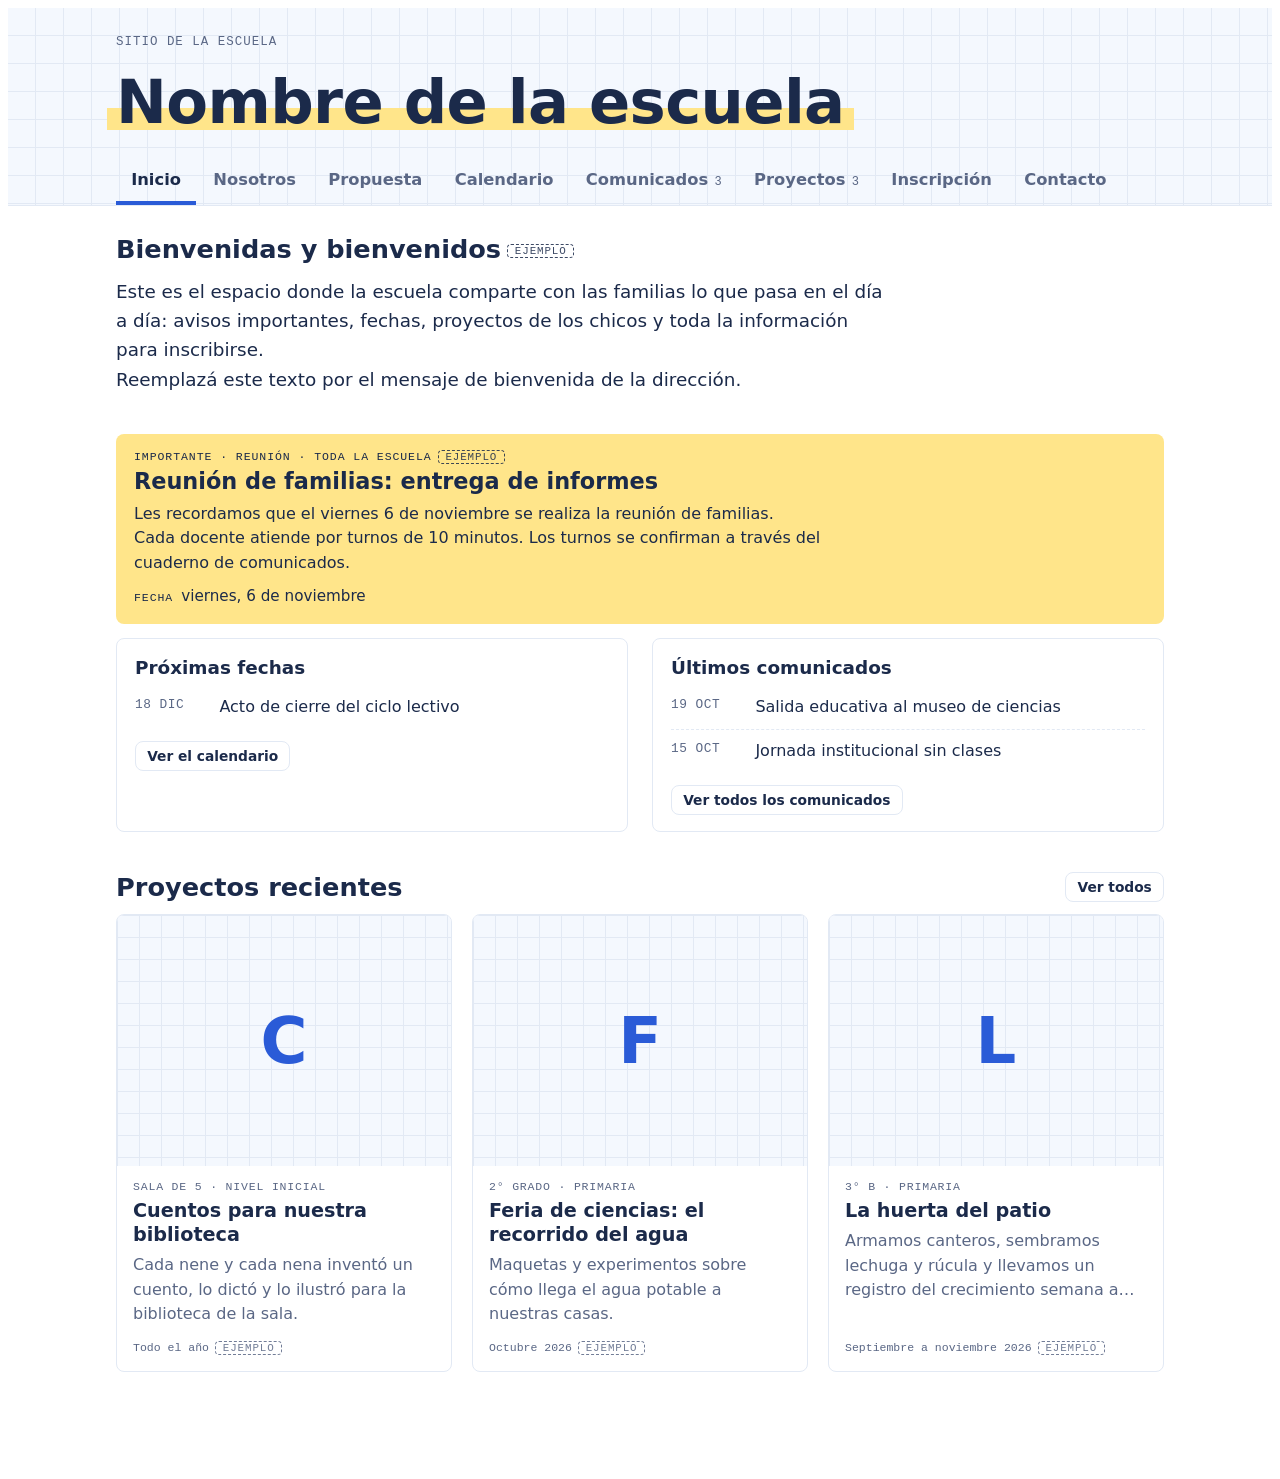
==== commit 2756343a: "Agrego el panel de administracion" ====
--- a/portal-de-familias.html
+++ b/portal-de-familias.html
@@ -236,7 +236,7 @@
 <div id="root"></div>
 <div id="overlay"></div>
 
-<script type="application/json" id="state">{"v":2,"escuela":{"nombre":"Nombre de la escuela","lema":"","direccion":"","telefono":"","email":"","horario":"","grupos":["Toda la escuela","Nivel inicial","Primaria"]},"inicio":{"titulo":"Bienvenidas y bienvenidos","texto":"Este es el espacio donde la escuela comparte con las familias lo que pasa en el día a día: avisos importantes, fechas, proyectos de los chicos y toda la información para inscribirse.\nReemplazá este texto por el mensaje de bienvenida de la dirección.","ejemplo":true},"nosotros":{"historia":"Contá acá cómo nació la escuela, en qué año abrió sus puertas y cómo fue creciendo junto a la comunidad.","":"Escribí acá la propuesta pedagógica, los valores que guían el trabajo diario y lo que la escuela quiere para sus alumnos.","ejemplo":true},"equipo":[{"id":"e1","nombre":"Nombre y apellido","cargo":"Dirección","ejemplo":true},{"id":"e2","nombre":"Nombre y apellido","cargo":"Vicedirección","ejemplo":true},{"id":"e3","nombre":"Nombre y apellido","cargo":"Secretaría","ejemplo":true}],"niveles":[{"id":"n1","nombre":"Nivel inicial","edades":"Salas de 3, 4 y 5","horario":"Completar horario","texto":"Describí acá la propuesta del nivel: cómo se organiza el día, los talleres, el juego y el acompañamiento de las familias.","ejemplo":true},{"id":"n2","nombre":"Primaria","edades":"Completar cursos","horario":"Completar horario","texto":"Describí acá las áreas, los talleres, los idiomas y los proyectos que forman parte de la propuesta de primaria.","ejemplo":true},{"id":"n3","nombre":,"edades":"Completar cursos","horario":"Completar horario","texto":"Describí acá las orientaciones, las materias especiales y las actividades que ofrece la secundaria.","ejemplo":true}],"calendario":[{"id":"k1","fecha":"2026-10-28","fin":"","titulo":"Salida educativa al museo de ciencias","tipo":"Salida","detalle":"4° y 5° grado. Salida a las 9:00 h, regreso a las 12:30 h.","ejemplo":true},{"id":"k2","fecha":"2026-11-06","fin":"","titulo":"Reunión de familias: entrega de informes","tipo":"Reunión","detalle":"Turnos de 10 minutos con cada docente.","ejemplo":true},{"id":"k3","fecha":"2026-11-12","fin":"","titulo":"Jornada institucional","tipo":"Sin clases","detalle":"No hay clases. Las actividades se retoman el viernes.","ejemplo":true},{"id":"k4","fecha":"2026-12-18","fin":"","titulo":"Acto de cierre del ciclo lectivo","tipo":"Acto","detalle":"Horario y lugar a confirmar.","ejemplo":true}],"contactos":[{"id":"t1","area":"Secretaría","detalle":"Constancias, inscripciones y trámites administrativos.","telefono":"","email":"","horario":"","ejemplo":true},{"id":"t2","area":"Dirección","detalle":"Entrevistas con el equipo directivo.","telefono":"","email":"","horario":"","ejemplo":true},{"id":"t3","area":"Preceptoría","detalle":"Ausencias, retiros anticipados y justificaciones.","telefono":"","email":"","horario":"","ejemplo":true}],"inscripcion":{"texto":"Explicá acá cómo se anotan las familias nuevas: modalidad, vacantes disponibles y a quién dirigirse.","requisitos":"Partida de nacimiento del alumno\nDNI del alumno y de los adultos responsables\nCertificado de vacunación\nBoletín o pase del colegio anterior, si corresponde","fechas":"Completá acá el período de inscripción.","enlace":"","ejemplo":true},"comunicados":[{"id":"c1","titulo":"Reunión de familias: entrega de informes","texto":"Les recordamos que el viernes 6 de noviembre se realiza la reunión de familias.\nCada docente atiende por turnos de 10 minutos. Los turnos se confirman a través del cuaderno de comunicados.","fecha":"2026-10-20","categoria":"Reunión","para":"Toda la escuela","evento":"2026-11-06","enlace":"","fijado":true,"ejemplo":true},{"id":"c2","titulo":"Salida educativa al museo de ciencias","texto":"Los alumnos de 4° y 5° grado visitan el museo el miércoles 28 de octubre.\nSalida a las 9:00 h, regreso a las 12:30 h. Deben traer la autorización firmada, gorra y botella de agua.","fecha":"2026-10-19","categoria":"Salida educativa","para":"Primaria","evento":"2026-10-28","enlace":"","fijado":false,"ejemplo":true},{"id":"c3","titulo":"Jornada institucional sin clases","texto":"El jueves 12 de noviembre no hay clases por jornada institucional de los docentes. Las actividades se retoman el viernes en el horario habitual.","fecha":"2026-10-15","categoria":"Aviso","para":"Toda la escuela","evento":"2026-11-12","enlace":"","fijado":false,"ejemplo":true}],"proyectos":[{"id":"p1","titulo":"La huerta del patio","nivel":"Primaria","curso":"3° B","docente":"Equipo docente de 3° B","periodo":"Septiembre a noviembre 2026","resumen":"Armamos canteros, sembramos lechuga y rúcula y llevamos un registro del crecimiento semana a semana.","texto":"Los chicos prepararon la tierra, armaron cuatro canteros y sembraron lechuga, rúcula y perejil.\nCada semana miden las plantas, dibujan lo que observan y anotan cuántas veces regaron. Al final del proyecto la cosecha se comparte en el comedor.","fotos":[],"enlace":"","ejemplo":true},{"id":"p2","titulo":"Feria de ciencias: el recorrido del agua","nivel":,"curso":"2° año","docente":"Área de Ciencias Naturales","periodo":"Octubre 2026","resumen":"Maquetas y experimentos sobre cómo llega el agua potable a nuestras casas.","texto":"Cada grupo investigó una etapa del recorrido del agua, desde la toma hasta la canilla, y armó una maqueta o un experimento para explicarla en la feria abierta a las familias.","fotos":[],"enlace":"","ejemplo":true},{"id":"p3","titulo":"Cuentos para nuestra biblioteca","nivel":"Nivel inicial","curso":"Sala de 5","docente":"Equipo de sala de 5","periodo":"Todo el año","resumen":"Cada nene y cada nena inventó un cuento, lo dictó y lo ilustró para la biblioteca de la sala.","texto":"Durante el año fuimos coleccionando cuentos inventados por los chicos. Los dictaron a las seños, hicieron los dibujos y encuadernamos todo en un libro que ahora circula entre las casas.","fotos":[],"enlace":"","ejemplo":true}]}</script>
+<script type="application/json" id="state">{"v":2,"escuela":{"nombre":"Nombre de la escuela","lema":"","direccion":"","telefono":"","email":"","horario":"","grupos":["Toda la escuela","Nivel inicial","Primaria"]},"inicio":{"titulo":"Bienvenidas y bienvenidos","texto":"Este es el espacio donde la escuela comparte con las familias lo que pasa en el día a día: avisos importantes, fechas, proyectos de los chicos y toda la información para inscribirse.\nReemplazá este texto por el mensaje de bienvenida de la dirección.","ejemplo":true},"nosotros":{"historia":"Contá acá cómo nació la escuela, en qué año abrió sus puertas y cómo fue creciendo junto a la comunidad.","mision":"Escribí acá la propuesta pedagógica, los valores que guían el trabajo diario y lo que la escuela quiere para sus alumnos.","ejemplo":true},"equipo":[{"id":"e1","nombre":"Nombre y apellido","cargo":"Dirección","ejemplo":true},{"id":"e2","nombre":"Nombre y apellido","cargo":"Vicedirección","ejemplo":true},{"id":"e3","nombre":"Nombre y apellido","cargo":"Secretaría","ejemplo":true}],"niveles":[{"id":"n1","nombre":"Nivel inicial","edades":"Salas de 3, 4 y 5","horario":"Completar horario","texto":"Describí acá la propuesta del nivel: cómo se organiza el día, los talleres, el juego y el acompañamiento de las familias.","ejemplo":true},{"id":"n2","nombre":"Primaria","edades":"Completar cursos","horario":"Completar horario","texto":"Describí acá las áreas, los talleres, los idiomas y los proyectos que forman parte de la propuesta de primaria.","ejemplo":true}],"calendario":[{"id":"k1","fecha":"2026-10-28","fin":"","titulo":"Salida educativa al museo de ciencias","tipo":"Salida","detalle":"4° y 5° grado. Salida a las 9:00 h, regreso a las 12:30 h.","ejemplo":true},{"id":"k2","fecha":"2026-11-06","fin":"","titulo":"Reunión de familias: entrega de informes","tipo":"Reunión","detalle":"Turnos de 10 minutos con cada docente.","ejemplo":true},{"id":"k3","fecha":"2026-11-12","fin":"","titulo":"Jornada institucional","tipo":"Sin clases","detalle":"No hay clases. Las actividades se retoman el viernes.","ejemplo":true},{"id":"k4","fecha":"2026-12-18","fin":"","titulo":"Acto de cierre del ciclo lectivo","tipo":"Acto","detalle":"Horario y lugar a confirmar.","ejemplo":true}],"contactos":[{"id":"t1","area":"Secretaría","detalle":"Constancias, inscripciones y trámites administrativos.","telefono":"","email":"","horario":"","ejemplo":true},{"id":"t2","area":"Dirección","detalle":"Entrevistas con el equipo directivo.","telefono":"","email":"","horario":"","ejemplo":true}],"inscripcion":{"texto":"Explicá acá cómo se anotan las familias nuevas: modalidad, vacantes disponibles y a quién dirigirse.","requisitos":"Partida de nacimiento del alumno\nDNI del alumno y de los adultos responsables\nCertificado de vacunación\nBoletín o pase del colegio anterior, si corresponde","fechas":"Completá acá el período de inscripción.","enlace":"","ejemplo":true},"comunicados":[{"id":"c1","titulo":"Reunión de familias: entrega de informes","texto":"Les recordamos que el viernes 6 de noviembre se realiza la reunión de familias.\nCada docente atiende por turnos de 10 minutos. Los turnos se confirman a través del cuaderno de comunicados.","fecha":"2026-10-20","categoria":"Reunión","para":"Toda la escuela","evento":"2026-11-06","enlace":"","fijado":true,"ejemplo":true},{"id":"c2","titulo":"Salida educativa al museo de ciencias","texto":"Los alumnos de 4° y 5° grado visitan el museo el miércoles 28 de octubre.\nSalida a las 9:00 h, regreso a las 12:30 h. Deben traer la autorización firmada, gorra y botella de agua.","fecha":"2026-10-19","categoria":"Salida educativa","para":"Primaria","evento":"2026-10-28","enlace":"","fijado":false,"ejemplo":true},{"id":"c3","titulo":"Jornada institucional sin clases","texto":"El jueves 12 de noviembre no hay clases por jornada institucional de los docentes. Las actividades se retoman el viernes en el horario habitual.","fecha":"2026-10-15","categoria":"Aviso","para":"Toda la escuela","evento":"2026-11-12","enlace":"","fijado":false,"ejemplo":true}],"proyectos":[{"id":"p1","titulo":"La huerta del patio","nivel":"Primaria","curso":"3° B","docente":"Equipo docente de 3° B","periodo":"Septiembre a noviembre 2026","resumen":"Armamos canteros, sembramos lechuga y rúcula y llevamos un registro del crecimiento semana a semana.","texto":"Los chicos prepararon la tierra, armaron cuatro canteros y sembraron lechuga, rúcula y perejil.\nCada semana miden las plantas, dibujan lo que observan y anotan cuántas veces regaron. Al final del proyecto la cosecha se comparte en el comedor.","fotos":[],"enlace":"","ejemplo":true},{"id":"p2","titulo":"Feria de ciencias: el recorrido del agua","nivel":"Primaria","curso":"2° grado","docente":"Área de Ciencias Naturales","periodo":"Octubre 2026","resumen":"Maquetas y experimentos sobre cómo llega el agua potable a nuestras casas.","texto":"Cada grupo investigó una etapa del recorrido del agua, desde la toma hasta la canilla, y armó una maqueta o un experimento para explicarla en la feria abierta a las familias.","fotos":[],"enlace":"","ejemplo":true},{"id":"p3","titulo":"Cuentos para nuestra biblioteca","nivel":"Nivel inicial","curso":"Sala de 5","docente":"Equipo de sala de 5","periodo":"Todo el año","resumen":"Cada nene y cada nena inventó un cuento, lo dictó y lo ilustró para la biblioteca de la sala.","texto":"Durante el año fuimos coleccionando cuentos inventados por los chicos. Los dictaron a las seños, hicieron los dibujos y encuadernamos todo en un libro que ahora circula entre las casas.","fotos":[],"enlace":"","ejemplo":true}]}</script>
 
 <script id="app-src">
 (function () {
@@ -250,7 +250,7 @@
   /* Formularios simples: cada fila es un campo o una pareja de campos. */
   var COLS = {
     contactos: { nuevo: 'Agregar contacto', editar: 'Editar contacto', schema: [
-      { k: 'area', label: 'Área o persona', req: 1, max: 80, hint: 'Por ejemplo: Secretaría, Dirección, Preceptoría.' },
+      { k: 'area', label: 'Área o persona', req: 1, max: 80, hint: 'Por ejemplo: Secretaría, Dirección, Vicedirección.' },
       { k: 'detalle', label: 'Para qué consultar', max: 160 },
       [{ k: 'telefono', label: 'Teléfono', max: 60 }, { k: 'email', label: 'Correo', max: 100 }],
       { k: 'horario', label: 'Horario de atención', max: 100 }] },
@@ -273,7 +273,7 @@
       { k: 'texto', label: 'Mensaje de bienvenida', type: 'textarea', rows: 7, req: 1 }] },
     nosotros: { titulo: 'Editar Nosotros', schema: [
       { k: 'historia', label: 'Quiénes somos', type: 'textarea', rows: 7, req: 1, hint: 'Historia y presentación de la escuela.' },
-      
+      { k: 'mision', label: 'Misión y valores', type: 'textarea', rows: 7, req: 1 }] },
     inscripcion: { titulo: 'Editar Inscripción', schema: [
       { k: 'texto', label: 'Cómo anotarse', type: 'textarea', rows: 6, req: 1 },
       { k: 'requisitos', label: 'Documentación a presentar (una por línea)', type: 'textarea', rows: 6 },
@@ -492,7 +492,7 @@
     var n = d.nosotros;
     return el('section', null,
       el('div', { class: 'sec' }, secHead('Quiénes somos', n.ejemplo, editSingle('nosotros')), el('p', { class: 'lead', text: n.historia })),
-      
+      el('div', { class: 'sec' }, secHead('Misión y valores'), el('p', { class: 'lead', text: n.mision })),
       el('div', { class: 'sec' },
         secHead('Equipo', false, newCol('equipo', '+ Agregar persona')),
         d.equipo.length ? el('div', { class: 'grid' }, d.equipo.map(function (p) {
@@ -1013,4 +1013,4 @@
     }).catch(function () {});
   })();
 })();
-</script>
+</script>
